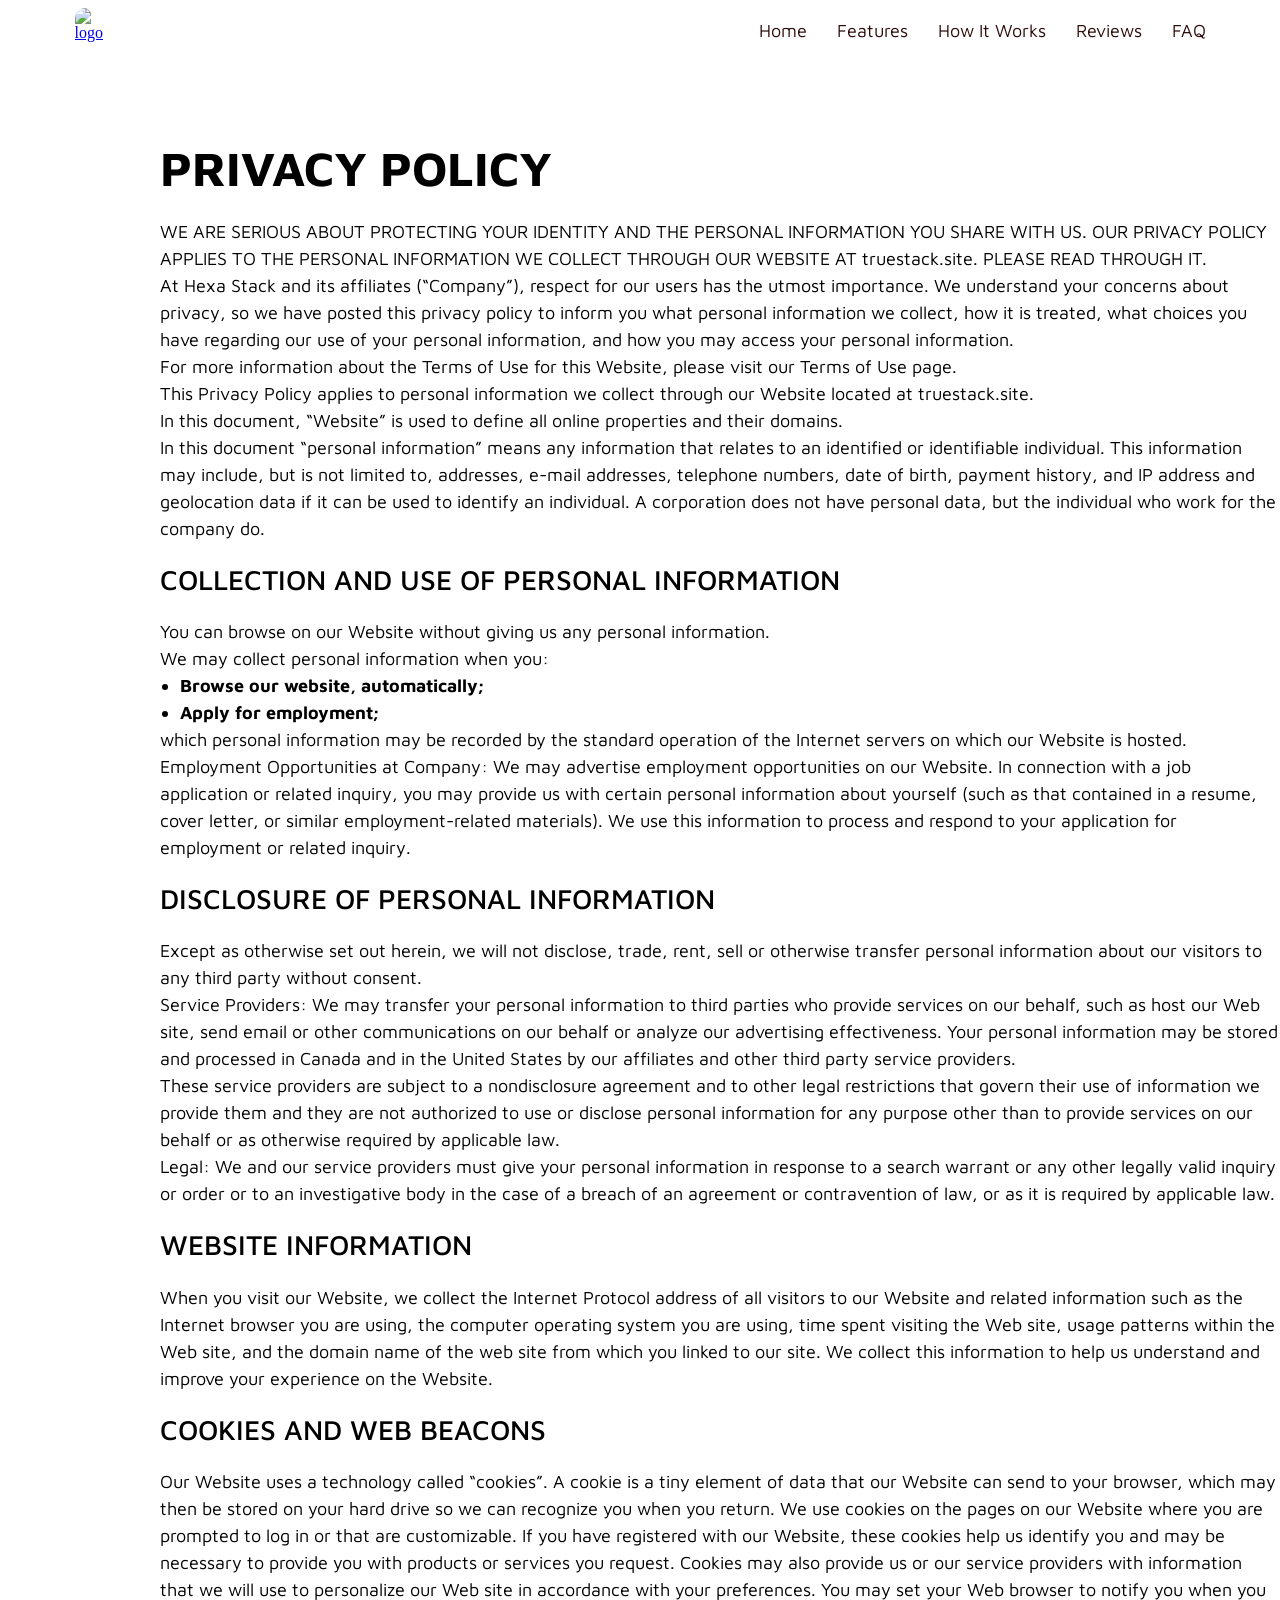
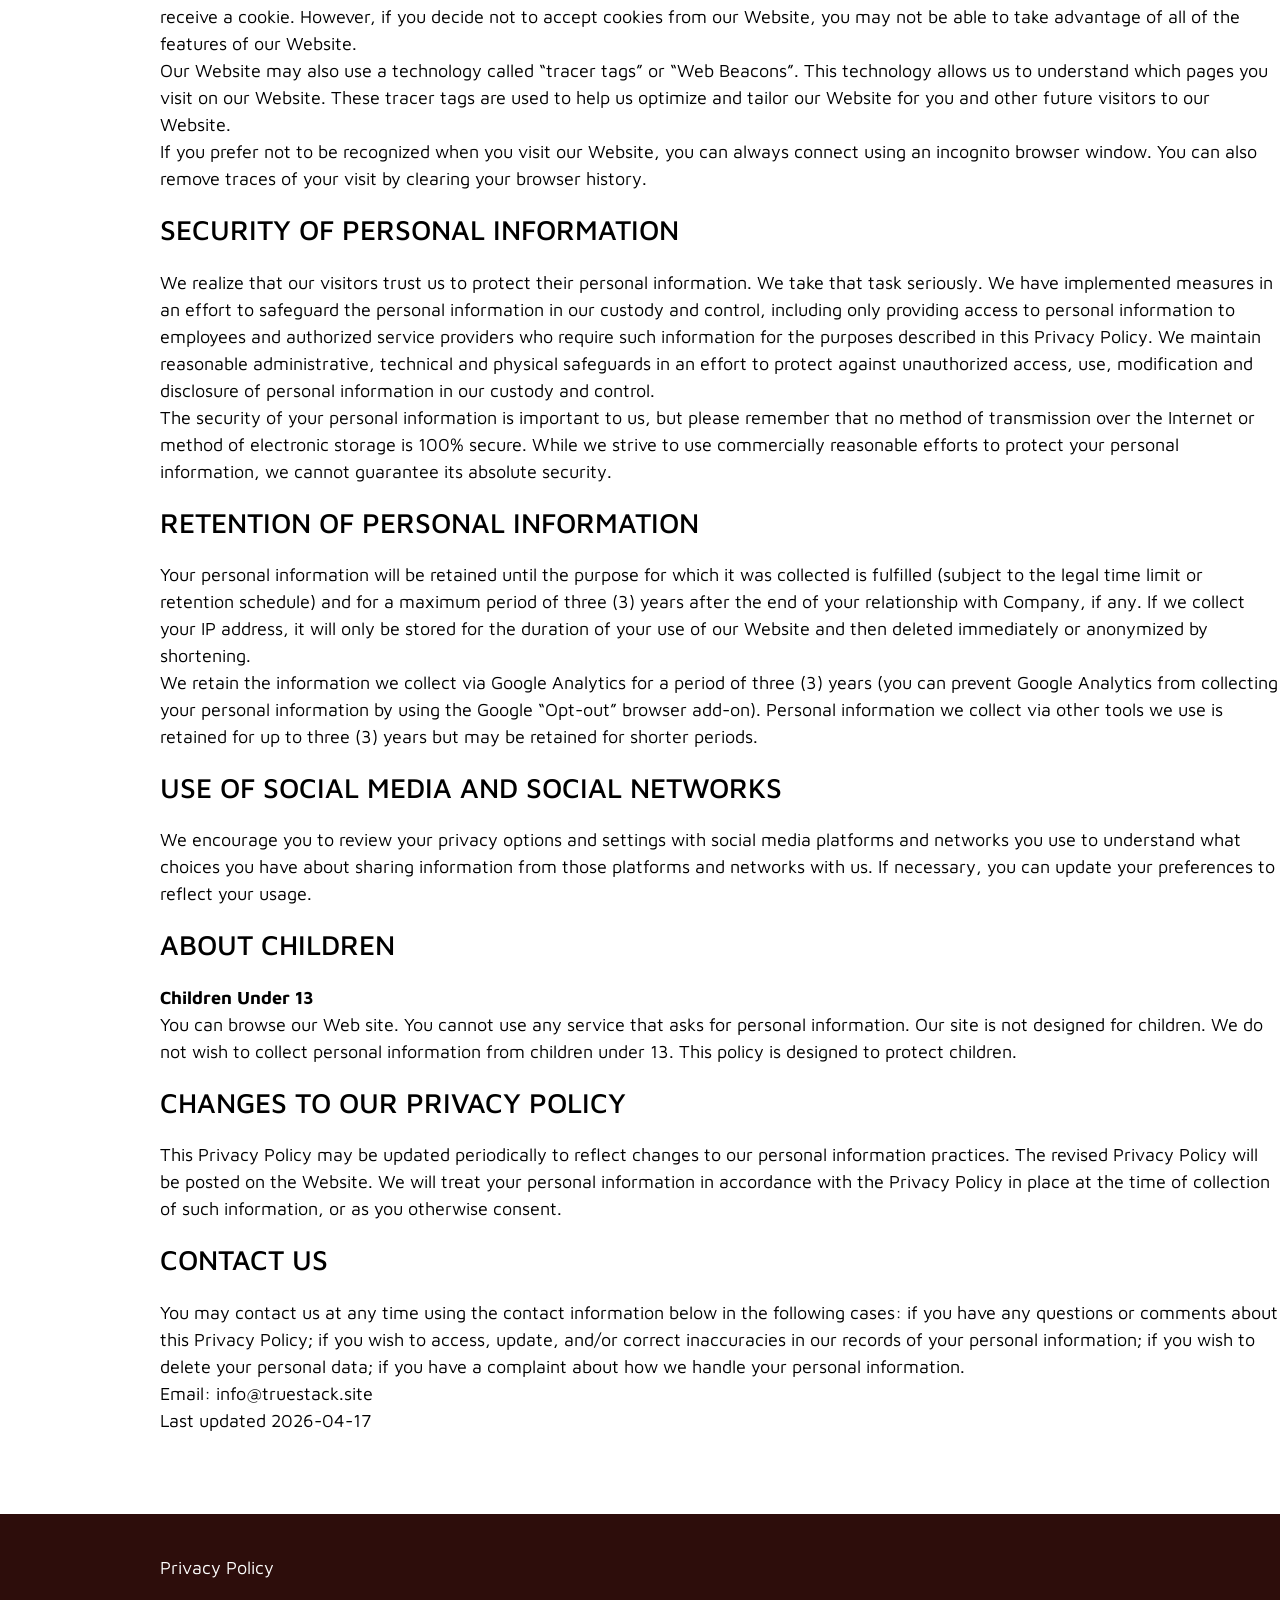
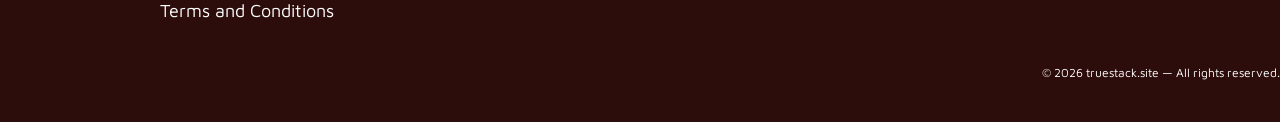
==== policy.html @ 4ec6cea1 "1" ====
<!doctype html>
<html lang="en">
  <head>
    <meta charset="UTF-8" />
    <meta name="viewport" content="width=device-width, initial-scale=1.0" />

    <title>Privacy Policy</title>
    <link rel="icon" href="img/500x500.png" />

    <link rel="stylesheet" type="text/css" href="slick/slick.css" />
    <link rel="stylesheet" href="css/main.css" />
  </head>

  <body>
      <header class="o-b-header">
      <div class="o-b-header-background"></div>
      <nav class="o-b-navigation">
        <ul class="o-b-navigation-list">
          <li class="o-b-navigation-item">
            <a href="/">
              <img
                class="o-b-title-img o-b-navigation-img"
                alt="logo"
                src="img/500x500.png"
                style="width: 44px; height: 44px; border-radius: 10px"
              />
            </a>
          </li>
          <li class="o-b-navigation-item">
            <a href="/" class="o-b-navigation-link">Home</a>
          </li>
          <li class="o-b-navigation-item">
            <a href="/#about" class="o-b-navigation-link">Features</a>
          </li>
          <li class="o-b-navigation-item">
            <a href="/#why" class="o-b-navigation-link">How It Works</a>
          </li>

          <li class="o-b-navigation-item">
            <a href="/#reviews" class="o-b-navigation-link">Reviews</a>
          </li>
          <li class="o-b-navigation-item">
            <a href="/#faq" class="o-b-navigation-link">FAQ</a>
          </li>
        </ul>

        <div class="o-b-header-button-wrapper">
          <a href="/" class="o-b-policy-terms-header-icon-menu">
            <img
              href="/"
              class="o-b-title-img"
              alt="logo"
              src="img/500x500.png"
              style="width: 44px; height: 44px; border-radius: 10px"
            />
          </a>

          <button
            type="button"
            class="o-b-header-icon-button"
            data-menu-button
          >
            <svg
              class="o-b-header-icon o-b-header-icon-menu"
              width="64"
              height="64"
              viewBox="0 0 64 64"
              fill="none"
              xmlns="http://www.w3.org/2000/svg"
            >
              <path
                d="M44 40L20 40"
                stroke="#2D0D0B"
                stroke-width="2"
                stroke-linecap="round"
              />
              <path
                d="M44 32L20 32"
                stroke="#2D0D0B"
                stroke-width="2"
                stroke-linecap="round"
              />
              <path
                d="M44 24L20 24"
                stroke="#2D0D0B"
                stroke-width="2"
                stroke-linecap="round"
              />
            </svg>

            <svg
              class="o-b-header-icon o-b-header-icon-close"
              width="64"
              height="64"
              viewBox="0 0 64 64"
              fill="none"
              xmlns="http://www.w3.org/2000/svg"
            >
              <path
                d="M44 40L20 40"
                stroke="#2D0D0B"
                stroke-width="2"
                stroke-linecap="round"
              />
              <path
                d="M44 32L20 32"
                stroke="#2D0D0B"
                stroke-width="2"
                stroke-linecap="round"
              />
              <path
                d="M44 24L20 24"
                stroke="#2D0D0B"
                stroke-width="2"
                stroke-linecap="round"
              />
            </svg>
          </button>
        </div>
      </nav>
    </header>

    <main>
      <section>
        <div class="o-b-policy-terms-container">
          <h1>Privacy Policy</h1>
          <p>
            WE ARE SERIOUS ABOUT PROTECTING YOUR IDENTITY AND THE PERSONAL
            INFORMATION YOU SHARE WITH US. OUR PRIVACY POLICY APPLIES TO THE
            PERSONAL INFORMATION WE COLLECT THROUGH OUR WEBSITE AT
            <span class="app-domain">truestack.site</span>. PLEASE READ THROUGH
            IT.
          </p>
          <p>
            At <span class="name">Hexa Stack</span> and its affiliates
            (“Company”), respect for our users has the utmost importance. We
            understand your concerns about privacy, so we have posted this
            privacy policy to inform you what personal information we collect,
            how it is treated, what choices you have regarding our use of your
            personal information, and how you may access your personal
            information.
          </p>
          <p>
            For more information about the Terms of Use for this Website, please
            visit our Terms of Use page.
          </p>
          <p>
            This Privacy Policy applies to personal information we collect
            through our Website located at
            <span class="app-domain">truestack.site</span>.
          </p>
          <p>
            In this document, “Website” is used to define all online properties
            and their domains.
          </p>
          <p>
            In this document “personal information” means any information that
            relates to an identified or identifiable individual. This
            information may include, but is not limited to, addresses, e-mail
            addresses, telephone numbers, date of birth, payment history, and IP
            address and geolocation data if it can be used to identify an
            individual. A corporation does not have personal data, but the
            individual who work for the company do.
          </p>
          <h3>COLLECTION AND USE OF PERSONAL INFORMATION</h3>
          <p>
            You can browse on our Website without giving us any personal
            information.
          </p>
          <p>We may collect personal information when you:</p>
          <ul>
            <li>
              <strong>Browse our website, automatically;</strong>
            </li>
            <li><strong>Apply for employment;</strong></li>
          </ul>
          <p>
            which personal information may be recorded by the standard operation
            of the Internet servers on which our Website is hosted.
          </p>
          <p>
            Employment Opportunities at Company: We may advertise employment
            opportunities on our Website. In connection with a job application
            or related inquiry, you may provide us with certain personal
            information about yourself (such as that contained in a resume,
            cover letter, or similar employment-related materials). We use this
            information to process and respond to your application for
            employment or related inquiry.
          </p>
          <h3>DISCLOSURE OF PERSONAL INFORMATION</h3>
          <p>
            Except as otherwise set out herein, we will not disclose, trade,
            rent, sell or otherwise transfer personal information about our
            visitors to any third party without consent.
          </p>
          <p>
            Service Providers: We may transfer your personal information to
            third parties who provide services on our behalf, such as host our
            Web site, send email or other communications on our behalf or
            analyze our advertising effectiveness. Your personal information may
            be stored and processed in Canada and in the United States by our
            affiliates and other third party service providers.
          </p>
          <p>
            These service providers are subject to a nondisclosure agreement and
            to other legal restrictions that govern their use of information we
            provide them and they are not authorized to use or disclose personal
            information for any purpose other than to provide services on our
            behalf or as otherwise required by applicable law.
          </p>
          <p>
            Legal: We and our service providers must give your personal
            information in response to a search warrant or any other legally
            valid inquiry or order or to an investigative body in the case of a
            breach of an agreement or contravention of law, or as it is required
            by applicable law.
          </p>
          <h3>WEBSITE INFORMATION</h3>
          <p>
            When you visit our Website, we collect the Internet Protocol address
            of all visitors to our Website and related information such as the
            Internet browser you are using, the computer operating system you
            are using, time spent visiting the Web site, usage patterns within
            the Web site, and the domain name of the web site from which you
            linked to our site. We collect this information to help us
            understand and improve your experience on the Website.
          </p>
          <h3>COOKIES AND WEB BEACONS</h3>
          <p>
            Our Website uses a technology called “cookies”. A cookie is a tiny
            element of data that our Website can send to your browser, which may
            then be stored on your hard drive so we can recognize you when you
            return. We use cookies on the pages on our Website where you are
            prompted to log in or that are customizable. If you have registered
            with our Website, these cookies help us identify you and may be
            necessary to provide you with products or services you request.
            Cookies may also provide us or our service providers with
            information that we will use to personalize our Web site in
            accordance with your preferences. You may set your Web browser to
            notify you when you receive a cookie. However, if you decide not to
            accept cookies from our Website, you may not be able to take
            advantage of all of the features of our Website.
          </p>
          <p>
            Our Website may also use a technology called “tracer tags” or “Web
            Beacons”. This technology allows us to understand which pages you
            visit on our Website. These tracer tags are used to help us optimize
            and tailor our Website for you and other future visitors to our
            Website.
          </p>
          <p>
            If you prefer not to be recognized when you visit our Website, you
            can always connect using an incognito browser window. You can also
            remove traces of your visit by clearing your browser history.
          </p>
          <h3>SECURITY OF PERSONAL INFORMATION</h3>
          <p>
            We realize that our visitors trust us to protect their personal
            information. We take that task seriously. We have implemented
            measures in an effort to safeguard the personal information in our
            custody and control, including only providing access to personal
            information to employees and authorized service providers who
            require such information for the purposes described in this Privacy
            Policy. We maintain reasonable administrative, technical and
            physical safeguards in an effort to protect against unauthorized
            access, use, modification and disclosure of personal information in
            our custody and control.
          </p>
          <p>
            The security of your personal information is important to us, but
            please remember that no method of transmission over the Internet or
            method of electronic storage is 100% secure. While we strive to use
            commercially reasonable efforts to protect your personal
            information, we cannot guarantee its absolute security.
          </p>
          <h3>RETENTION OF PERSONAL INFORMATION</h3>
          <p>
            Your personal information will be retained until the purpose for
            which it was collected is fulfilled (subject to the legal time limit
            or retention schedule) and for a maximum period of three (3) years
            after the end of your relationship with Company, if any. If we
            collect your IP address, it will only be stored for the duration of
            your use of our Website and then deleted immediately or anonymized
            by shortening.
          </p>
          <p>
            We retain the information we collect via Google Analytics for a
            period of three (3) years (you can prevent Google Analytics from
            collecting your personal information by using the Google “Opt-out”
            browser add-on). Personal information we collect via other tools we
            use is retained for up to three (3) years but may be retained for
            shorter periods.
          </p>
          <h3>USE OF SOCIAL MEDIA AND SOCIAL NETWORKS</h3>
          <p>
            We encourage you to review your privacy options and settings with
            social media platforms and networks you use to understand what
            choices you have about sharing information from those platforms and
            networks with us. If necessary, you can update your preferences to
            reflect your usage.
          </p>
          <h3>ABOUT CHILDREN</h3>
          <p><strong>Children Under 13</strong></p>
          <p>
            You can browse our Web site. You cannot use any service that asks
            for personal information. Our site is not designed for children. We
            do not wish to collect personal information from children under 13.
            This policy is designed to protect children.
          </p>
          <h3>CHANGES TO OUR PRIVACY POLICY</h3>
          <p>
            This Privacy Policy may be updated periodically to reflect changes
            to our personal information practices. The revised Privacy Policy
            will be posted on the Website. We will treat your personal
            information in accordance with the Privacy Policy in place at the
            time of collection of such information, or as you otherwise consent.
          </p>
          <h3>CONTACT US</h3>
          <p>
            You may contact us at any time using the contact information below
            in the following cases: if you have any questions or comments about
            this Privacy Policy; if you wish to access, update, and/or correct
            inaccuracies in our records of your personal information; if you
            wish to delete your personal data; if you have a complaint about how
            we handle your personal information.
          </p>
          <p>
            Email:
            <a href="mailto:info@truestack.site"
              ><span class="domain">info@truestack.site</span></a
            >
          </p>
          <p>Last updated <span class="date">2026-04-17</span></p>
        </div>
      </section>
    </main>

    <footer class="o-b-footer" style="margin: auto; background: #2d0d0b">
      <div class="o-b-footer-container">
        <div class="o-b-footer-wrapper">
          <a class="o-b-footer-text" href="/policy.html">Privacy Policy</a>
          <a class="o-b-footer-text" href="/terms.html"
            >Terms and Conditions
          </a>
        </div>
        <p class="o-b-footer-copyright">
          © 2026 truestack.site — All rights reserved.
        </p>
      </div>
    </footer>
    <script src="js/mobile-menu.js"></script>
  </body>
</html>
---- css/main.css ----
@import url("https://fonts.googleapis.com/css2?family=Maven+Pro:wght@400..900&display=swap");

*,
*::before,
*::after {
  box-sizing: border-box;
}
html {
  scroll-behavior: smooth;
}

body {
  margin: 0;
  background: #ffffff;

  color: #ffffff;
}

h1,
h2,
h3,
h4,
h5,
h6,
p {
  margin: 0;
}

ul,
ol {
  margin: 0;
  padding: 0;
  list-style: none;
}
dl,
dt,
dd {
  margin: 0;
  padding: 0;
}
img {
  display: block;
  height: auto;
}
figure {
  margin: 0;
  padding: 0;
  border: 0;
}
.list {
  list-style: none;
}

button,
a {
  cursor: pointer;
}

.button:hover {
  scale: 120%;
}

.o-b-header.is-open .o-b-header-background {
  left: 0;
}
.o-b-header-button-wrapper {
  margin-left: auto;
}
.o-b-header-icon {
  display: none;
}

.o-b-header-icon-button {
  display: -webkit-box;
  display: -ms-flexbox;
  display: flex;
  background-color: transparent;
  border: none;
  border-radius: 50%;
}
.o-b-navigation-list.is-open {
  right: 0;
}
.o-b-header-icon-menu {
  display: block;
}

.o-b-header-icon-button.is-open .o-b-header-icon-menu {
  display: none;
}

.o-b-header-icon-button.is-open .o-b-header-icon-close {
  display: block;
}

.o-b-header {
  position: fixed;
  width: 100%;
  z-index: 5;
  transition: background-color 0.3s ease;
  background: transparent;
  display: flex;
  height: 80px;
  background: #ffffff;
}

.o-b-header-background {
  position: absolute;
  top: 0;
  right: 0;
  bottom: 0;
  left: 100%;
  z-index: -1;
  transition: left 0.3s ease;
  background: #ffffff;
}
.o-b-header.is-open .o-b-header-background {
  left: 0;
}
.o-b-header-button-wrapper {
  margin-right: auto;
  display: flex;
  align-items: center;
  justify-content: space-between;
}

.o-b-header-icon-menu {
  display: block;
}

.o-b-header-icon-button.is-open .o-b-header-icon-menu {
  display: none;
}

.o-b-header-icon-button.is-open .o-b-header-icon-close {
  display: block;
}

.o-b-navigation {
  display: -ms-flexbox;
  -webkit-box-orient: vertical;
  -webkit-box-direction: normal;
  -ms-flex-direction: column;
  flex-direction: column;
  -webkit-box-align: center;
  -ms-flex-align: center;
  align-items: center;
  -webkit-box-flex: 1;
  -ms-flex: 1;
  flex: 1;
  padding: 10px 16px;
  position: relative;
}

.o-b-navigation-list {
  display: flex;
  flex-direction: column;
  align-items: center;
  position: absolute;
  top: 100%;
  right: -100%;
  width: 100%;
  height: auto;
  transition: 0.3s;
  z-index: 999;

  border-radius: 16px;

  padding-top: 16px;
  padding-bottom: 16px;

  gap: 28px;
  background: #ffffff;
}

.o-b-navigation-list.is-open {
  right: 0;
}

.o-b-navigation-link {
  transition: all 0.3s ease-in-out;
  text-decoration: none;
  color: #2d0d0b;
  font-family: Maven Pro;
  font-weight: 500;
  font-style: Medium;
  font-size: 24px;
  leading-trim: NONE;
  line-height: 130%;
  letter-spacing: 0%;
  padding: 12px 0;
}

.o-b-navigation-link:hover,
.o-b-navigatioт-link:focus {
  color: #fedc82;
}

.o-b-header.is-open {
  background-color: transparent;
}

.o-b-navigation-img {
  display: none;
}

@media screen and (min-width: 1203px) {
  .o-b-navigation-img {
    display: block;
    margin-right: 610px;
  }
  .o-b-policy-terms-header-icon-menu {
    display: none;
  }
  .o-b-header-button-wrapper {
    display: none;
  }
  .o-b-header {
    width: 100%;
    height: 60px;
    padding: 0;
    display: flex;
    align-items: center;
    justify-content: center;
    z-index: 1000;
  }

  .o-b-header-icon-button {
    display: none;
  }
  .o-b-navigation {
    display: flex;
    flex-direction: row;
    flex: 1;
    padding: 0;
    width: 1440px;
    padding: 0 0px;
    margin: auto;
  }

  .o-b-navigation-list {
    background-color: transparent;
    flex-direction: row;
    display: flex;
    position: static;
    width: 1440px;
    margin: auto;
    padding-block: 0;
    flex: 1;
    gap: 30px;
    height: 0px;
    display: flex;
    justify-content: center;
    align-items: center;
    justify-content: center;
    padding: 0;
  }

  .o-b-navigation-link {
    font-family: Maven Pro;
    font-weight: 400;
    font-style: Regular;
    font-size: 18px;
    leading-trim: NONE;
    line-height: 150%;
    letter-spacing: 0%;
    padding: 0;
  }

  .o-b-navigation-item-desk {
    display: none;
  }
}

.o-b-home {
  background: #620c08;

  margin: auto;
}
.o-b-home-container {
  width: 375px;
  height: 812px;
  background-repeat: no-repeat;
  background-size: cover;
  background-position: center;
  background-image: url("/img/Hero.png");
  padding: 319px 16px 0px;
  margin: auto;
}

.o-b-home-title {
  font-family: Maven Pro;
  font-weight: 900;
  font-style: Black;
  font-size: 56px;
  leading-trim: NONE;
  line-height: 120%;
  letter-spacing: 0%;
  color: #fedc82;
}

.o-b-home-text {
  font-family: Maven Pro;
  font-weight: 500;
  font-style: Medium;
  font-size: 24px;
  leading-trim: NONE;
  line-height: 130%;
  letter-spacing: 0%;
  padding: 16px 0 48px;
}
.o-b-home-text-two {
  font-family: Maven Pro;
  font-weight: 400;
  font-style: Regular;
  font-size: 16px;
  leading-trim: NONE;
  line-height: 150%;
  letter-spacing: 0%;
  padding-bottom: 32px;
}
.o-b-home-link {
  width: 180px;
  margin: auto;
  transition: all 0.3s ease-in-out;
}

.o-b-home-link:hover {
  transform: scale(1.1);
}

@media screen and (min-width: 1203px) {
  .o-b-home {
    background: #620c08;
    width: auto;
    height: 695px;
    background-repeat: no-repeat;
    background-size: cover;
    background-position: center;
    background-image: url("/img/Hero\ \(1\).png");
    margin: auto;
  }
  .o-b-home-container {
    width: 1440px;
    height: 695px;
    background-repeat: no-repeat;
    background-size: cover;
    background-position: center;
    background-image: none;
    padding: 150px 736px 0px 160px;
    margin: auto;
  }

  .o-b-home-title {
    font-family: Maven Pro;
    font-weight: 700;
    font-style: Bold;
    font-size: 88px;
    leading-trim: NONE;
    line-height: 120%;
    letter-spacing: 0%;
  }

  .o-b-home-text {
    font-family: Maven Pro;
    font-weight: 500;
    font-style: Medium;
    font-size: 28px;
    leading-trim: NONE;
    line-height: 130%;
    letter-spacing: 0%;

    padding: 0px 0 61px;
  }
  .o-b-home-text-two {
    font-family: Maven Pro;
    font-weight: 400;
    font-style: Regular;
    font-size: 18px;
    leading-trim: NONE;
    line-height: 150%;
    letter-spacing: 0%;

    padding-bottom: 45px;
  }
  .o-b-home-link {
    width: 180px;
    margin: 0;
    transition: all 0.3s ease-in-out;
  }
}
.o-b-about {
  margin: auto;
  width: 375px;
  height: 1078px;
  background-repeat: no-repeat;
  background-size: cover;
  background-position: center;
  background-image: url("/img/Features.png");
}
.o-b-about-container {
  width: 375px;
  padding: 60px 16px 0px;
  margin: auto;
}
.o-b-about-title {
  font-family: Maven Pro;
  font-weight: 700;
  font-style: Bold;
  font-size: 36px;
  leading-trim: NONE;
  line-height: 120%;
  letter-spacing: 0%;
  color: #ff7f00;
}
.o-b-about-list {
  display: flex;
  flex-direction: column;
  gap: 24px;
  padding-top: 48px;
}
.o-b-about-text {
  font-family: Maven Pro;
  font-weight: 500;
  font-style: Medium;
  font-size: 18px;
  leading-trim: NONE;
  line-height: 150%;
  letter-spacing: 0%;
  color: #620c08;
}

.o-b-about-text-bold {
  font-family: Maven Pro;
  font-weight: 400;
  font-style: Regular;
  font-size: 16px;
  leading-trim: NONE;
  line-height: 150%;
  letter-spacing: 0%;
  color: #2d0d0b;
  padding-top: 8px;
}

@media screen and (min-width: 1203px) {
  .o-b-about {
    width: 1440px;
    height: 814px;
    background-image: url("/img/Features\ \(1\).png");
  }
  .o-b-about-container {
    width: 1440px;
    padding: 80px 160px;
  }
  .o-b-about-title {
    font-family: Maven Pro;
    font-weight: 700;
    font-style: Bold;
    font-size: 48px;
    leading-trim: NONE;
    line-height: 120%;
    letter-spacing: 0%;
  }
  .o-b-about-list {
    display: flex;
    flex-direction: column;
    gap: 24px;
    padding-top: 48px;
    width: 544px;
  }
  .o-b-about-text {
    font-family: Maven Pro;
    font-weight: 500;
    font-style: Medium;
    font-size: 20px;
    leading-trim: NONE;
    line-height: 150%;
    letter-spacing: 0%;
  }

  .o-b-about-text-bold {
    font-family: Maven Pro;
    font-weight: 400;
    font-style: Regular;
    font-size: 18px;
    leading-trim: NONE;
    line-height: 150%;
    letter-spacing: 0%;

    padding-top: 8px;
  }
}

.o-b-why-container {
  width: 375px;
  margin: auto;
  padding: 60px 16px;
}
.o-b-why-list {
  padding-top: 48px;
  display: flex;
  flex-direction: column;
  gap: 16px;
}
.o-b-why-item {
  display: flex;
  flex-direction: column;
  gap: 8px;
  width: 343px;
  height: 289px;
  border-radius: 16px;
  padding: 32px;
}

.o-b-why-text-bold {
  font-family: Maven Pro;
  font-weight: 700;
  font-style: Bold;
  font-size: 88px;
  leading-trim: NONE;
  line-height: 120%;
  letter-spacing: 0%;
  color: #fedc82;
}
.o-b-why-text {
  font-family: Maven Pro;
  font-weight: 500;
  font-style: Medium;
  font-size: 24px;
  leading-trim: NONE;
  line-height: 130%;
  letter-spacing: 0%;
}
.o-b-why-text-two {
  font-family: Maven Pro;
  font-weight: 400;
  font-style: Regular;
  font-size: 16px;
  leading-trim: NONE;
  line-height: 150%;
  letter-spacing: 0%;
}

@media screen and (min-width: 1203px) {
  .o-b-why-container {
    width: 1440px;
    padding: 80px 160px;
  }
  .o-b-why-list {
    padding-top: 48px;
    display: flex;
    flex-direction: row;
    gap: 32px;
  }
  .o-b-why-item {
    width: 352px;
    height: 330px;

    border-radius: 16px;
    padding: 32px;
    gap: 8px;
  }

  .o-b-why-text {
    font-family: Maven Pro;
    font-weight: 500;
    font-style: Medium;
    font-size: 28px;
    leading-trim: NONE;
    line-height: 130%;
    letter-spacing: 0%;
  }
  .o-b-why-text-two {
    font-family: Maven Pro;
    font-weight: 400;
    font-style: Regular;
    font-size: 18px;
    leading-trim: NONE;
    line-height: 150%;
    letter-spacing: 0%;
  }
}

.o-b-reviews {
  margin: auto;
  background: #620c08;
}
.o-b-reviews-container {
  margin: auto;
  padding: 60px 16px;
  width: 375px;
}
.o-b-reviews-list {
  padding-top: 48px;
}

.o-b-reviews-item {
  margin: 0 8px;
  width: 300px;
  height: 227px;
}

.o-b-reviews-item-top {
  display: flex;
  gap: 24px;
  align-items: center;
}
.o-b-reviews-img {
  height: 14px;
}
.o-b-reviews-text-bold {
  font-family: Maven Pro;
  font-weight: 500;
  font-style: Medium;
  font-size: 18px;
  leading-trim: NONE;
  line-height: 150%;
  letter-spacing: 0%;
  color: #ff7f00;
}

.o-b-reviews-text {
  font-family: Maven Pro;
  font-weight: 400;
  font-style: Regular;
  font-size: 16px;
  leading-trim: NONE;
  line-height: 150%;
  letter-spacing: 0%;
  padding-top: 8px;
}

@media screen and (min-width: 1203px) {
  .o-b-reviews-container {
    margin: auto;
    padding: 80px 160px;
    width: 1440px;
  }
  .o-b-reviews-list {
    padding-top: 48px;
  }

  .o-b-reviews-item {
    margin: 0 16px;
    width: 352px;
    height: 227px;
  }

  .o-b-reviews-img {
    height: 15px;
  }
  .o-b-reviews-text-bold {
    font-family: Maven Pro;
    font-weight: 500;
    font-style: Medium;
    font-size: 20px;
    leading-trim: NONE;
    line-height: 150%;
    letter-spacing: 0%;
  }

  .o-b-reviews-text {
    font-family: Maven Pro;
    font-weight: 400;
    font-style: Regular;
    font-size: 18px;
    leading-trim: NONE;
    line-height: 150%;
    letter-spacing: 0%;

    padding-top: 8px;
  }
}

.o-b-faq-container {
  padding: 60px 16px;
  width: 375px;
  margin: auto;
}
.o-b-faq-list {
  padding-top: 48px;
  display: flex;
  flex-direction: column;
  gap: 16px;
}

.o-b-faq-item {
  border-radius: 16px;
  padding: 16px;
}

.o-b-faq-question {
  display: flex;
  justify-content: space-between;
  align-items: center;
  font-family: Maven Pro;
  font-weight: 500;
  font-style: Medium;
  font-size: 24px;
  leading-trim: NONE;
  line-height: 130%;
  letter-spacing: 0%;
  color: #fedc82;
}

.o-b-faq-answer {
  font-family: Maven Pro;
  font-weight: 400;
  font-style: Regular;
  font-size: 16px;
  leading-trim: NONE;
  line-height: 150%;
  letter-spacing: 0%;
}
.o-b-toggle-button {
  background: none;
  border: none;
  cursor: pointer;
}

.o-b-toggle-button img {
  width: 28px;
  transition: transform 0.3s ease;
}
.o-b-faq-answer {
  max-height: 0;
  overflow: hidden;
  transition:
    max-height 0.4s ease,
    opacity 0.4s ease;
  opacity: 0;
}

.o-b-faq-answer.open {
  max-height: 200px;
  opacity: 1;
  padding-top: 16px;
}

.o-b-toggle-button img.rotated {
  transform: rotate(180deg);
}
@media screen and (min-width: 1203px) {
  .o-b-faq-container {
    padding: 80px 160px;
    width: 1440px;
    margin: auto;
  }
  .o-b-faq-list {
    padding-top: 48px;
    display: flex;
    flex-direction: column;
    gap: 16px;
  }

  .o-b-faq-item {
    border-radius: 16px;
    padding: 16px;
  }

  .o-b-faq-question {
    font-family: Maven Pro;
    font-weight: 500;
    font-style: Medium;
    font-size: 28px;
    leading-trim: NONE;
    line-height: 130%;
    letter-spacing: 0%;
  }

  .o-b-faq-answer {
    font-family: Maven Pro;
    font-weight: 400;
    font-style: Regular;
    font-size: 18px;
    leading-trim: NONE;
    line-height: 150%;
    letter-spacing: 0%;
  }
}
.o-b-policy-terms-container {
  padding: 120px 16px 40px;
  width: 375px;
  margin: auto;
  color: #000000;
  font-family: Maven Pro;
  font-weight: 400;
  font-style: Regular;
  font-size: 16px;
  leading-trim: NONE;
  line-height: 150%;
  letter-spacing: 0%;
  text-decoration: none;
}

.o-b-policy-terms-container h1 {
  text-transform: uppercase;
  margin-bottom: 20px;
  font-family: Maven Pro;
  font-weight: 700;
  font-style: Bold;
  font-size: 36px;
  leading-trim: NONE;
  line-height: 120%;
  letter-spacing: 0%;
}
.o-b-policy-terms-container h3 {
  margin: 20px 0;
  font-family: Maven Pro;
  font-weight: 500;
  font-style: Medium;
  font-size: 24px;
  leading-trim: NONE;
  line-height: 130%;
  letter-spacing: 0%;
}
.o-b-policy-terms-container ul {
  list-style-type: disc;
  margin-left: 20px;
}
.o-b-policy-terms-container a {
  text-decoration: none;
  color: #000000;
}

@media screen and (min-width: 1203px) {
  .o-b-policy-terms-container {
    padding: 140px 160px 80px;
    width: 1440px;
    font-family: Maven Pro;
    font-weight: 400;
    font-style: Regular;
    font-size: 18px;
    leading-trim: NONE;
    line-height: 150%;
    letter-spacing: 0%;
  }
  .o-b-policy-terms-container h1 {
    font-family: Maven Pro;
    font-weight: 700;
    font-style: Bold;
    font-size: 48px;
    leading-trim: NONE;
    line-height: 120%;
    letter-spacing: 0%;
  }
  .o-b-policy-terms-container h3 {
    font-family: Maven Pro;
    font-weight: 500;
    font-style: Medium;
    font-size: 28px;
    leading-trim: NONE;
    line-height: 130%;
    letter-spacing: 0%;
  }
}

.o-b-footer-container {
  width: 375px;
  padding: 40px 16px;
  margin: auto;
  display: flex;
  flex-direction: column;

  gap: 40px;
}

.o-b-footer-wrapper {
  display: flex;
  flex-direction: column;
  gap: 16px;
}

.o-b-footer-text {
  text-decoration: none;
  color: inherit;
  font-family: Maven Pro;
  font-weight: 400;
  font-style: Regular;
  font-size: 16px;
  leading-trim: NONE;
  line-height: 150%;
  letter-spacing: 0%;
}

.o-b-footer-copyright {
  font-family: Maven Pro;
  font-weight: 400;
  font-style: Regular;
  font-size: 11px;
  leading-trim: NONE;
  line-height: 150%;
  letter-spacing: 0%;
  text-align: right;
}

@media screen and (min-width: 1203px) {
  .o-b-footer-container {
    width: 1440px;
    padding: 40px 160px;
    gap: 40px;
  }

  .o-b-footer-text {
    font-family: Maven Pro;
    font-weight: 400;
    font-style: Regular;
    font-size: 18px;
    leading-trim: NONE;
    line-height: 150%;
    letter-spacing: 0%;
  }

  .o-b-footer-copyright {
    font-family: Maven Pro;
    font-weight: 400;
    font-style: Regular;
    font-size: 12px;
    leading-trim: NONE;
    line-height: 150%;
    letter-spacing: 0%;
    text-align: right;
  }
}
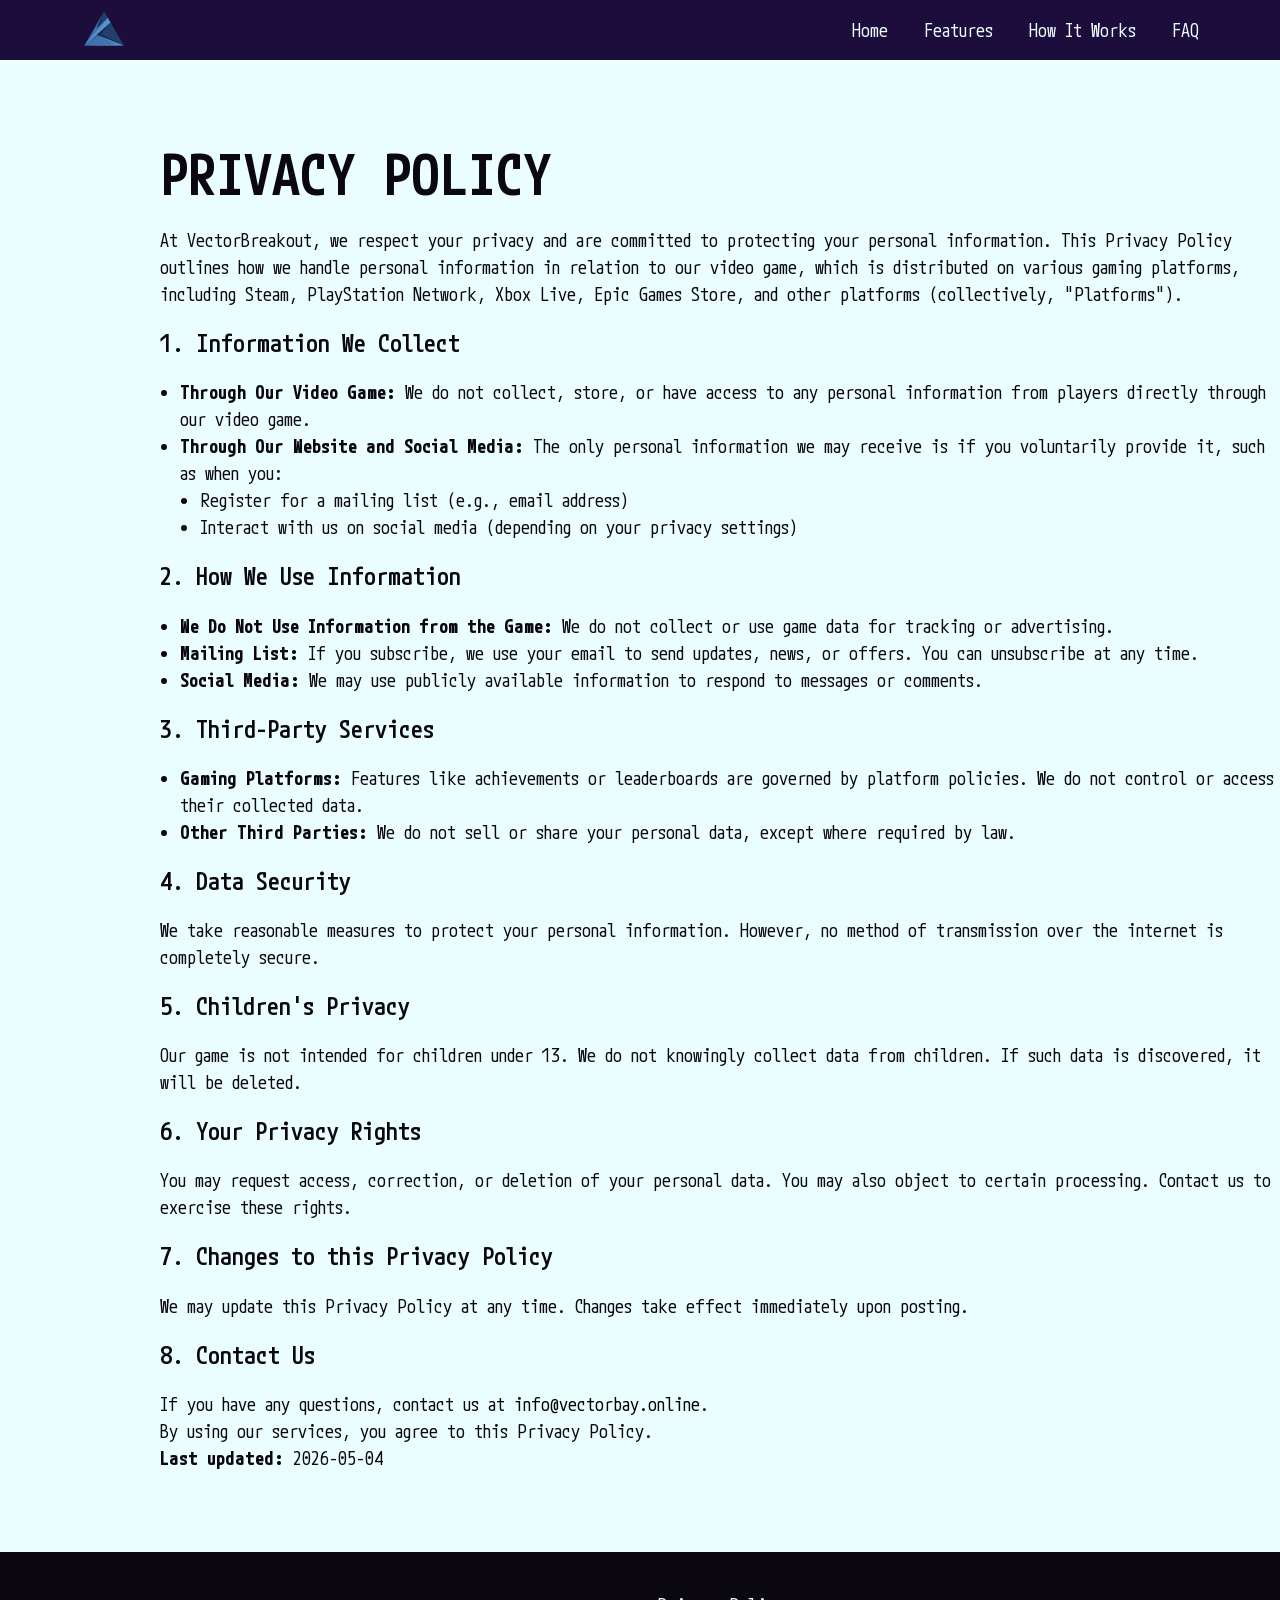
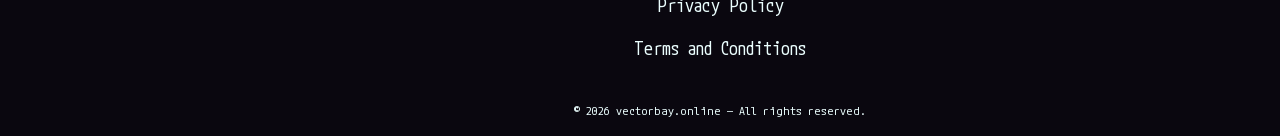
==== commit ad8e4f2d: "2" ====
--- a/policy.html
+++ b/policy.html
@@ -12,56 +12,49 @@
   </head>
 
   <body>
-      <header class="o-b-header">
-      <div class="o-b-header-background"></div>
-      <nav class="o-b-navigation">
-        <ul class="o-b-navigation-list">
-          <li class="o-b-navigation-item">
+   <header class="p-w-header">
+      <div class="p-w-header-background"></div>
+      <nav class="p-w-navigation">
+        <ul class="p-w-navigation-list">
+          <li class="p-w-navigation-item">
             <a href="/">
               <img
-                class="o-b-title-img o-b-navigation-img"
+                class="p-w-title-img p-w-navigation-img"
                 alt="logo"
-                src="img/500x500.png"
+                src="img/Logo.png"
                 style="width: 44px; height: 44px; border-radius: 10px"
               />
             </a>
           </li>
-          <li class="o-b-navigation-item">
-            <a href="/" class="o-b-navigation-link">Home</a>
-          </li>
-          <li class="o-b-navigation-item">
-            <a href="/#about" class="o-b-navigation-link">Features</a>
-          </li>
-          <li class="o-b-navigation-item">
-            <a href="/#why" class="o-b-navigation-link">How It Works</a>
-          </li>
-
-          <li class="o-b-navigation-item">
-            <a href="/#reviews" class="o-b-navigation-link">Reviews</a>
-          </li>
-          <li class="o-b-navigation-item">
-            <a href="/#faq" class="o-b-navigation-link">FAQ</a>
+          <li class="p-w-navigation-item">
+            <a href="/" class="p-w-navigation-link">Home</a>
+          </li>
+          <li class="p-w-navigation-item">
+            <a href="/#about" class="p-w-navigation-link">Features</a>
+          </li>
+          <li class="p-w-navigation-item">
+            <a href="/#why" class="p-w-navigation-link">How It Works</a>
+          </li>
+
+          <li class="p-w-navigation-item">
+            <a href="/#faq" class="p-w-navigation-link">FAQ</a>
           </li>
         </ul>
 
-        <div class="o-b-header-button-wrapper">
-          <a href="/" class="o-b-policy-terms-header-icon-menu">
+        <div class="p-w-header-button-wrapper">
+          <a href="/" class="p-w-policy-terms-header-icon-menu">
             <img
               href="/"
-              class="o-b-title-img"
+              class="p-w-title-img"
               alt="logo"
-              src="img/500x500.png"
+              src="img/Logo.png"
               style="width: 44px; height: 44px; border-radius: 10px"
             />
           </a>
 
-          <button
-            type="button"
-            class="o-b-header-icon-button"
-            data-menu-button
-          >
+          <button type="button" class="p-w-header-icon-button" data-menu-button>
             <svg
-              class="o-b-header-icon o-b-header-icon-menu"
+              class="p-w-header-icon p-w-header-icon-menu"
               width="64"
               height="64"
               viewBox="0 0 64 64"
@@ -70,26 +63,26 @@
             >
               <path
                 d="M44 40L20 40"
-                stroke="#2D0D0B"
+                stroke="#EBFEFE"
                 stroke-width="2"
                 stroke-linecap="round"
               />
               <path
                 d="M44 32L20 32"
-                stroke="#2D0D0B"
+                stroke="#EBFEFE"
                 stroke-width="2"
                 stroke-linecap="round"
               />
               <path
                 d="M44 24L20 24"
-                stroke="#2D0D0B"
+                stroke="#EBFEFE"
                 stroke-width="2"
                 stroke-linecap="round"
               />
             </svg>
 
             <svg
-              class="o-b-header-icon o-b-header-icon-close"
+              class="p-w-header-icon p-w-header-icon-close"
               width="64"
               height="64"
               viewBox="0 0 64 64"
@@ -98,19 +91,19 @@
             >
               <path
                 d="M44 40L20 40"
-                stroke="#2D0D0B"
+                stroke="#EBFEFE"
                 stroke-width="2"
                 stroke-linecap="round"
               />
               <path
                 d="M44 32L20 32"
-                stroke="#2D0D0B"
+                stroke="#EBFEFE"
                 stroke-width="2"
                 stroke-linecap="round"
               />
               <path
                 d="M44 24L20 24"
-                stroke="#2D0D0B"
+                stroke="#EBFEFE"
                 stroke-width="2"
                 stroke-linecap="round"
               />
@@ -120,231 +113,142 @@
       </nav>
     </header>
 
-    <main>
-      <section>
-        <div class="o-b-policy-terms-container">
-          <h1>Privacy Policy</h1>
-          <p>
-            WE ARE SERIOUS ABOUT PROTECTING YOUR IDENTITY AND THE PERSONAL
-            INFORMATION YOU SHARE WITH US. OUR PRIVACY POLICY APPLIES TO THE
-            PERSONAL INFORMATION WE COLLECT THROUGH OUR WEBSITE AT
-            <span class="app-domain">truestack.site</span>. PLEASE READ THROUGH
-            IT.
-          </p>
-          <p>
-            At <span class="name">Hexa Stack</span> and its affiliates
-            (“Company”), respect for our users has the utmost importance. We
-            understand your concerns about privacy, so we have posted this
-            privacy policy to inform you what personal information we collect,
-            how it is treated, what choices you have regarding our use of your
-            personal information, and how you may access your personal
-            information.
-          </p>
-          <p>
-            For more information about the Terms of Use for this Website, please
-            visit our Terms of Use page.
-          </p>
-          <p>
-            This Privacy Policy applies to personal information we collect
-            through our Website located at
-            <span class="app-domain">truestack.site</span>.
-          </p>
-          <p>
-            In this document, “Website” is used to define all online properties
-            and their domains.
-          </p>
-          <p>
-            In this document “personal information” means any information that
-            relates to an identified or identifiable individual. This
-            information may include, but is not limited to, addresses, e-mail
-            addresses, telephone numbers, date of birth, payment history, and IP
-            address and geolocation data if it can be used to identify an
-            individual. A corporation does not have personal data, but the
-            individual who work for the company do.
-          </p>
-          <h3>COLLECTION AND USE OF PERSONAL INFORMATION</h3>
-          <p>
-            You can browse on our Website without giving us any personal
-            information.
-          </p>
-          <p>We may collect personal information when you:</p>
+    <main style="background: #ebfefe">
+      <div class="p-w-policy-terms-container">
+        <h1>Privacy Policy</h1>
+
+        <p>
+          At <span class="name">VectorBreakout</span>, we respect your privacy
+          and are committed to protecting your personal information. This
+          Privacy Policy outlines how we handle personal information in relation
+          to our video game, which is distributed on various gaming platforms,
+          including Steam, PlayStation Network, Xbox Live, Epic Games Store, and
+          other platforms (collectively, "Platforms").
+        </p>
+
+        <section>
+          <h2>1. Information We Collect</h2>
           <ul>
             <li>
-              <strong>Browse our website, automatically;</strong>
-            </li>
-            <li><strong>Apply for employment;</strong></li>
+              <strong>Through Our Video Game:</strong>
+              We do not collect, store, or have access to any personal
+              information from players directly through our video game.
+            </li>
+            <li>
+              <strong>Through Our Website and Social Media:</strong>
+              The only personal information we may receive is if you voluntarily
+              provide it, such as when you:
+              <ul>
+                <li>Register for a mailing list (e.g., email address)</li>
+                <li>
+                  Interact with us on social media (depending on your privacy
+                  settings)
+                </li>
+              </ul>
+            </li>
           </ul>
-          <p>
-            which personal information may be recorded by the standard operation
-            of the Internet servers on which our Website is hosted.
-          </p>
-          <p>
-            Employment Opportunities at Company: We may advertise employment
-            opportunities on our Website. In connection with a job application
-            or related inquiry, you may provide us with certain personal
-            information about yourself (such as that contained in a resume,
-            cover letter, or similar employment-related materials). We use this
-            information to process and respond to your application for
-            employment or related inquiry.
-          </p>
-          <h3>DISCLOSURE OF PERSONAL INFORMATION</h3>
-          <p>
-            Except as otherwise set out herein, we will not disclose, trade,
-            rent, sell or otherwise transfer personal information about our
-            visitors to any third party without consent.
-          </p>
-          <p>
-            Service Providers: We may transfer your personal information to
-            third parties who provide services on our behalf, such as host our
-            Web site, send email or other communications on our behalf or
-            analyze our advertising effectiveness. Your personal information may
-            be stored and processed in Canada and in the United States by our
-            affiliates and other third party service providers.
-          </p>
-          <p>
-            These service providers are subject to a nondisclosure agreement and
-            to other legal restrictions that govern their use of information we
-            provide them and they are not authorized to use or disclose personal
-            information for any purpose other than to provide services on our
-            behalf or as otherwise required by applicable law.
-          </p>
-          <p>
-            Legal: We and our service providers must give your personal
-            information in response to a search warrant or any other legally
-            valid inquiry or order or to an investigative body in the case of a
-            breach of an agreement or contravention of law, or as it is required
-            by applicable law.
-          </p>
-          <h3>WEBSITE INFORMATION</h3>
-          <p>
-            When you visit our Website, we collect the Internet Protocol address
-            of all visitors to our Website and related information such as the
-            Internet browser you are using, the computer operating system you
-            are using, time spent visiting the Web site, usage patterns within
-            the Web site, and the domain name of the web site from which you
-            linked to our site. We collect this information to help us
-            understand and improve your experience on the Website.
-          </p>
-          <h3>COOKIES AND WEB BEACONS</h3>
-          <p>
-            Our Website uses a technology called “cookies”. A cookie is a tiny
-            element of data that our Website can send to your browser, which may
-            then be stored on your hard drive so we can recognize you when you
-            return. We use cookies on the pages on our Website where you are
-            prompted to log in or that are customizable. If you have registered
-            with our Website, these cookies help us identify you and may be
-            necessary to provide you with products or services you request.
-            Cookies may also provide us or our service providers with
-            information that we will use to personalize our Web site in
-            accordance with your preferences. You may set your Web browser to
-            notify you when you receive a cookie. However, if you decide not to
-            accept cookies from our Website, you may not be able to take
-            advantage of all of the features of our Website.
-          </p>
-          <p>
-            Our Website may also use a technology called “tracer tags” or “Web
-            Beacons”. This technology allows us to understand which pages you
-            visit on our Website. These tracer tags are used to help us optimize
-            and tailor our Website for you and other future visitors to our
-            Website.
-          </p>
-          <p>
-            If you prefer not to be recognized when you visit our Website, you
-            can always connect using an incognito browser window. You can also
-            remove traces of your visit by clearing your browser history.
-          </p>
-          <h3>SECURITY OF PERSONAL INFORMATION</h3>
-          <p>
-            We realize that our visitors trust us to protect their personal
-            information. We take that task seriously. We have implemented
-            measures in an effort to safeguard the personal information in our
-            custody and control, including only providing access to personal
-            information to employees and authorized service providers who
-            require such information for the purposes described in this Privacy
-            Policy. We maintain reasonable administrative, technical and
-            physical safeguards in an effort to protect against unauthorized
-            access, use, modification and disclosure of personal information in
-            our custody and control.
-          </p>
-          <p>
-            The security of your personal information is important to us, but
-            please remember that no method of transmission over the Internet or
-            method of electronic storage is 100% secure. While we strive to use
-            commercially reasonable efforts to protect your personal
-            information, we cannot guarantee its absolute security.
-          </p>
-          <h3>RETENTION OF PERSONAL INFORMATION</h3>
-          <p>
-            Your personal information will be retained until the purpose for
-            which it was collected is fulfilled (subject to the legal time limit
-            or retention schedule) and for a maximum period of three (3) years
-            after the end of your relationship with Company, if any. If we
-            collect your IP address, it will only be stored for the duration of
-            your use of our Website and then deleted immediately or anonymized
-            by shortening.
-          </p>
-          <p>
-            We retain the information we collect via Google Analytics for a
-            period of three (3) years (you can prevent Google Analytics from
-            collecting your personal information by using the Google “Opt-out”
-            browser add-on). Personal information we collect via other tools we
-            use is retained for up to three (3) years but may be retained for
-            shorter periods.
-          </p>
-          <h3>USE OF SOCIAL MEDIA AND SOCIAL NETWORKS</h3>
-          <p>
-            We encourage you to review your privacy options and settings with
-            social media platforms and networks you use to understand what
-            choices you have about sharing information from those platforms and
-            networks with us. If necessary, you can update your preferences to
-            reflect your usage.
-          </p>
-          <h3>ABOUT CHILDREN</h3>
-          <p><strong>Children Under 13</strong></p>
-          <p>
-            You can browse our Web site. You cannot use any service that asks
-            for personal information. Our site is not designed for children. We
-            do not wish to collect personal information from children under 13.
-            This policy is designed to protect children.
-          </p>
-          <h3>CHANGES TO OUR PRIVACY POLICY</h3>
-          <p>
-            This Privacy Policy may be updated periodically to reflect changes
-            to our personal information practices. The revised Privacy Policy
-            will be posted on the Website. We will treat your personal
-            information in accordance with the Privacy Policy in place at the
-            time of collection of such information, or as you otherwise consent.
-          </p>
-          <h3>CONTACT US</h3>
-          <p>
-            You may contact us at any time using the contact information below
-            in the following cases: if you have any questions or comments about
-            this Privacy Policy; if you wish to access, update, and/or correct
-            inaccuracies in our records of your personal information; if you
-            wish to delete your personal data; if you have a complaint about how
-            we handle your personal information.
-          </p>
-          <p>
-            Email:
-            <a href="mailto:info@truestack.site"
-              ><span class="domain">info@truestack.site</span></a
-            >
-          </p>
-          <p>Last updated <span class="date">2026-04-17</span></p>
-        </div>
-      </section>
+        </section>
+
+        <section>
+          <h2>2. How We Use Information</h2>
+          <ul>
+            <li>
+              <strong>We Do Not Use Information from the Game:</strong>
+              We do not collect or use game data for tracking or advertising.
+            </li>
+            <li>
+              <strong>Mailing List:</strong>
+              If you subscribe, we use your email to send updates, news, or
+              offers. You can unsubscribe at any time.
+            </li>
+            <li>
+              <strong>Social Media:</strong>
+              We may use publicly available information to respond to messages
+              or comments.
+            </li>
+          </ul>
+        </section>
+
+        <section>
+          <h2>3. Third-Party Services</h2>
+          <ul>
+            <li>
+              <strong>Gaming Platforms:</strong>
+              Features like achievements or leaderboards are governed by
+              platform policies. We do not control or access their collected
+              data.
+            </li>
+            <li>
+              <strong>Other Third Parties:</strong>
+              We do not sell or share your personal data, except where required
+              by law.
+            </li>
+          </ul>
+        </section>
+
+        <section>
+          <h2>4. Data Security</h2>
+          <p>
+            We take reasonable measures to protect your personal information.
+            However, no method of transmission over the internet is completely
+            secure.
+          </p>
+        </section>
+
+        <section>
+          <h2>5. Children's Privacy</h2>
+          <p>
+            Our game is not intended for children under 13. We do not knowingly
+            collect data from children. If such data is discovered, it will be
+            deleted.
+          </p>
+        </section>
+
+        <section>
+          <h2>6. Your Privacy Rights</h2>
+          <p>
+            You may request access, correction, or deletion of your personal
+            data. You may also object to certain processing. Contact us to
+            exercise these rights.
+          </p>
+        </section>
+
+        <section>
+          <h2>7. Changes to this Privacy Policy</h2>
+          <p>
+            We may update this Privacy Policy at any time. Changes take effect
+            immediately upon posting.
+          </p>
+        </section>
+
+        <section>
+          <h2>8. Contact Us</h2>
+          <p>
+            If you have any questions, contact us at
+            <a href="mailto:info@vectorbay.online"
+              ><span class="domain">info@vectorbay.online</span></a
+            >.
+          </p>
+        </section>
+
+        <p>By using our services, you agree to this Privacy Policy.</p>
+
+        <p>
+          <strong>Last updated:</strong> <span class="date">2026-05-04</span>
+        </p>
+      </div>
     </main>
 
-    <footer class="o-b-footer" style="margin: auto; background: #2d0d0b">
-      <div class="o-b-footer-container">
-        <div class="o-b-footer-wrapper">
-          <a class="o-b-footer-text" href="/policy.html">Privacy Policy</a>
-          <a class="o-b-footer-text" href="/terms.html"
+    <footer class="p-w-footer" style="margin: auto; background: #0a070f">
+      <div class="p-w-footer-container">
+        <div class="p-w-footer-wrapper">
+          <a class="p-w-footer-text" href="/policy.html">Privacy Policy</a>
+          <a class="p-w-footer-text" href="/terms.html"
             >Terms and Conditions
           </a>
         </div>
-        <p class="o-b-footer-copyright">
-          © 2026 truestack.site — All rights reserved.
+        <p class="p-w-footer-copyright">
+          © 2026 vectorbay.online — All rights reserved.
         </p>
       </div>
     </footer>
--- a/css/main.css
+++ b/css/main.css
@@ -1,4 +1,4 @@
-@import url("https://fonts.googleapis.com/css2?family=Maven+Pro:wght@400..900&display=swap");
+@import url("https://fonts.googleapis.com/css2?family=M+PLUS+1+Code:wght@100..700&display=swap");
 
 *,
 *::before,
@@ -11,9 +11,9 @@
 
 body {
   margin: 0;
-  background: #ffffff;
-
-  color: #ffffff;
+  background: #1d0d3d;
+  font-family: "M PLUS 1 Code", monospace;
+  color: #ebfefe;
 }
 
 h1,
@@ -60,17 +60,17 @@
   scale: 120%;
 }
 
-.o-b-header.is-open .o-b-header-background {
+.p-w-header.is-open .p-w-header-background {
   left: 0;
 }
-.o-b-header-button-wrapper {
+.p-w-header-button-wrapper {
   margin-left: auto;
 }
-.o-b-header-icon {
+.p-w-header-icon {
   display: none;
 }
 
-.o-b-header-icon-button {
+.p-w-header-icon-button {
   display: -webkit-box;
   display: -ms-flexbox;
   display: flex;
@@ -78,22 +78,22 @@
   border: none;
   border-radius: 50%;
 }
-.o-b-navigation-list.is-open {
+.p-w-navigation-list.is-open {
   right: 0;
 }
-.o-b-header-icon-menu {
+.p-w-header-icon-menu {
   display: block;
 }
 
-.o-b-header-icon-button.is-open .o-b-header-icon-menu {
+.p-w-header-icon-button.is-open .p-w-header-icon-menu {
   display: none;
 }
 
-.o-b-header-icon-button.is-open .o-b-header-icon-close {
+.p-w-header-icon-button.is-open .p-w-header-icon-close {
   display: block;
 }
 
-.o-b-header {
+.p-w-header {
   position: fixed;
   width: 100%;
   z-index: 5;
@@ -101,10 +101,10 @@
   background: transparent;
   display: flex;
   height: 80px;
-  background: #ffffff;
-}
-
-.o-b-header-background {
+  background: #1d0d3d;
+}
+
+.p-w-header-background {
   position: absolute;
   top: 0;
   right: 0;
@@ -112,31 +112,31 @@
   left: 100%;
   z-index: -1;
   transition: left 0.3s ease;
-  background: #ffffff;
-}
-.o-b-header.is-open .o-b-header-background {
+  background: #1d0d3d;
+}
+.p-w-header.is-open .p-w-header-background {
   left: 0;
 }
-.o-b-header-button-wrapper {
+.p-w-header-button-wrapper {
   margin-right: auto;
   display: flex;
   align-items: center;
   justify-content: space-between;
 }
 
-.o-b-header-icon-menu {
+.p-w-header-icon-menu {
   display: block;
 }
 
-.o-b-header-icon-button.is-open .o-b-header-icon-menu {
+.p-w-header-icon-button.is-open .p-w-header-icon-menu {
   display: none;
 }
 
-.o-b-header-icon-button.is-open .o-b-header-icon-close {
+.p-w-header-icon-button.is-open .p-w-header-icon-close {
   display: block;
 }
 
-.o-b-navigation {
+.p-w-navigation {
   display: -ms-flexbox;
   -webkit-box-orient: vertical;
   -webkit-box-direction: normal;
@@ -148,11 +148,11 @@
   -webkit-box-flex: 1;
   -ms-flex: 1;
   flex: 1;
-  padding: 10px 16px;
+  padding: 8px 16px;
   position: relative;
 }
 
-.o-b-navigation-list {
+.p-w-navigation-list {
   display: flex;
   flex-direction: column;
   align-items: center;
@@ -167,55 +167,54 @@
   border-radius: 16px;
 
   padding-top: 16px;
-  padding-bottom: 16px;
+  padding-bottom: 36px;
 
   gap: 28px;
-  background: #ffffff;
-}
-
-.o-b-navigation-list.is-open {
+  background: #1d0d3d;
+}
+
+.p-w-navigation-list.is-open {
   right: 0;
 }
 
-.o-b-navigation-link {
+.p-w-navigation-link {
   transition: all 0.3s ease-in-out;
   text-decoration: none;
-  color: #2d0d0b;
-  font-family: Maven Pro;
+  color: #ebfefe;
+  font-family: M PLUS 1 Code;
   font-weight: 500;
   font-style: Medium;
   font-size: 24px;
   leading-trim: NONE;
   line-height: 130%;
   letter-spacing: 0%;
-  padding: 12px 0;
-}
-
-.o-b-navigation-link:hover,
-.o-b-navigatioт-link:focus {
-  color: #fedc82;
-}
-
-.o-b-header.is-open {
+}
+
+.p-w-navigation-link:hover,
+.p-w-navigatioт-link:focus {
+  color: #469dff;
+}
+
+.p-w-header.is-open {
   background-color: transparent;
 }
 
-.o-b-navigation-img {
+.p-w-navigation-img {
   display: none;
 }
 
-@media screen and (min-width: 1203px) {
-  .o-b-navigation-img {
+@media screen and (min-width: 1208px) {
+  .p-w-navigation-img {
     display: block;
-    margin-right: 610px;
-  }
-  .o-b-policy-terms-header-icon-menu {
+    margin-right: 690px;
+  }
+  .p-w-policy-terms-header-icon-menu {
     display: none;
   }
-  .o-b-header-button-wrapper {
+  .p-w-header-button-wrapper {
     display: none;
   }
-  .o-b-header {
+  .p-w-header {
     width: 100%;
     height: 60px;
     padding: 0;
@@ -225,10 +224,10 @@
     z-index: 1000;
   }
 
-  .o-b-header-icon-button {
+  .p-w-header-icon-button {
     display: none;
   }
-  .o-b-navigation {
+  .p-w-navigation {
     display: flex;
     flex-direction: row;
     flex: 1;
@@ -238,7 +237,7 @@
     margin: auto;
   }
 
-  .o-b-navigation-list {
+  .p-w-navigation-list {
     background-color: transparent;
     flex-direction: row;
     display: flex;
@@ -247,7 +246,7 @@
     margin: auto;
     padding-block: 0;
     flex: 1;
-    gap: 30px;
+    gap: 36px;
     height: 0px;
     display: flex;
     justify-content: center;
@@ -256,220 +255,215 @@
     padding: 0;
   }
 
-  .o-b-navigation-link {
-    font-family: Maven Pro;
+  .p-w-navigation-link {
+    font-family: M PLUS 1 Code;
     font-weight: 400;
     font-style: Regular;
     font-size: 18px;
     leading-trim: NONE;
     line-height: 150%;
     letter-spacing: 0%;
-    padding: 0;
-  }
-
-  .o-b-navigation-item-desk {
+  }
+
+  .p-w-navigation-item-desk {
     display: none;
   }
 }
 
-.o-b-home {
-  background: #620c08;
-
-  margin: auto;
-}
-.o-b-home-container {
+.p-w-home {
+  margin: auto;
+}
+.p-w-home-container {
   width: 375px;
   height: 812px;
   background-repeat: no-repeat;
   background-size: cover;
   background-position: center;
   background-image: url("/img/Hero.png");
-  padding: 319px 16px 0px;
-  margin: auto;
-}
-
-.o-b-home-title {
-  font-family: Maven Pro;
-  font-weight: 900;
-  font-style: Black;
-  font-size: 56px;
+  padding: 100px 16px 0px;
+  margin: auto;
+}
+
+.p-w-home-title {
+  font-family: M PLUS 1 Code;
+  font-weight: 600;
+  font-style: SemiBold;
+  font-size: 48px;
   leading-trim: NONE;
   line-height: 120%;
   letter-spacing: 0%;
-  color: #fedc82;
-}
-
-.o-b-home-text {
-  font-family: Maven Pro;
+}
+
+.p-w-home-text {
+  font-family: M PLUS 1 Code;
   font-weight: 500;
   font-style: Medium;
   font-size: 24px;
   leading-trim: NONE;
   line-height: 130%;
   letter-spacing: 0%;
-  padding: 16px 0 48px;
-}
-.o-b-home-text-two {
-  font-family: Maven Pro;
+
+  padding: 16px 0 64px;
+}
+.p-w-home-text-two {
+  font-family: M PLUS 1 Code;
   font-weight: 400;
   font-style: Regular;
   font-size: 16px;
   leading-trim: NONE;
   line-height: 150%;
   letter-spacing: 0%;
-  padding-bottom: 32px;
-}
-.o-b-home-link {
+
+  padding-bottom: 240px;
+}
+.p-w-home-link {
   width: 180px;
   margin: auto;
   transition: all 0.3s ease-in-out;
 }
 
-.o-b-home-link:hover {
+.p-w-home-link:hover {
   transform: scale(1.1);
 }
 
-@media screen and (min-width: 1203px) {
-  .o-b-home {
-    background: #620c08;
-    width: auto;
-    height: 695px;
+@media screen and (min-width: 1208px) {
+  .p-w-home {
+    width: 100%;
+    background-image: url("/img/Hero (1).png");
     background-repeat: no-repeat;
     background-size: cover;
     background-position: center;
-    background-image: url("/img/Hero\ \(1\).png");
-    margin: auto;
-  }
-  .o-b-home-container {
-    width: 1440px;
-    height: 695px;
+  }
+
+  .p-w-home-container {
+    max-width: 1440px;
+    height: 712px;
+    width: 1440px;
+    margin: 0 auto;
+    padding: 120px 160px;
+    background-image: url("/img/Hero (2).png");
     background-repeat: no-repeat;
     background-size: cover;
     background-position: center;
-    background-image: none;
-    padding: 150px 736px 0px 160px;
-    margin: auto;
-  }
-
-  .o-b-home-title {
-    font-family: Maven Pro;
-    font-weight: 700;
-    font-style: Bold;
-    font-size: 88px;
+  }
+
+  .p-w-home-title {
+    font-family: M PLUS 1 Code;
+    font-weight: 600;
+    font-style: SemiBold;
+    font-size: 96px;
     leading-trim: NONE;
     line-height: 120%;
     letter-spacing: 0%;
   }
 
-  .o-b-home-text {
-    font-family: Maven Pro;
+  .p-w-home-text {
+    font-family: M PLUS 1 Code;
     font-weight: 500;
     font-style: Medium;
     font-size: 28px;
     leading-trim: NONE;
     line-height: 130%;
     letter-spacing: 0%;
-
-    padding: 0px 0 61px;
-  }
-  .o-b-home-text-two {
-    font-family: Maven Pro;
+    width: 544px;
+    padding: 16px 0 96px;
+  }
+  .p-w-home-text-two {
+    font-family: M PLUS 1 Code;
     font-weight: 400;
     font-style: Regular;
     font-size: 18px;
     leading-trim: NONE;
     line-height: 150%;
     letter-spacing: 0%;
-
-    padding-bottom: 45px;
-  }
-  .o-b-home-link {
-    width: 180px;
+    width: 544px;
+    padding-bottom: 48px;
+  }
+  .p-w-home-link {
     margin: 0;
     transition: all 0.3s ease-in-out;
   }
 }
-.o-b-about {
+.p-w-about {
   margin: auto;
   width: 375px;
-  height: 1078px;
+  height: 1119px;
   background-repeat: no-repeat;
   background-size: cover;
   background-position: center;
   background-image: url("/img/Features.png");
 }
-.o-b-about-container {
+.p-w-about-container {
   width: 375px;
   padding: 60px 16px 0px;
   margin: auto;
 }
-.o-b-about-title {
-  font-family: Maven Pro;
-  font-weight: 700;
-  font-style: Bold;
+.p-w-about-title {
+  font-family: M PLUS 1 Code;
+  font-weight: 600;
+  font-style: SemiBold;
   font-size: 36px;
   leading-trim: NONE;
   line-height: 120%;
   letter-spacing: 0%;
-  color: #ff7f00;
-}
-.o-b-about-list {
+}
+.p-w-about-list {
   display: flex;
   flex-direction: column;
   gap: 24px;
   padding-top: 48px;
 }
-.o-b-about-text {
-  font-family: Maven Pro;
+.p-w-about-text {
+  font-family: M PLUS 1 Code;
   font-weight: 500;
   font-style: Medium;
   font-size: 18px;
   leading-trim: NONE;
   line-height: 150%;
   letter-spacing: 0%;
-  color: #620c08;
-}
-
-.o-b-about-text-bold {
-  font-family: Maven Pro;
+
+  color: #469dff;
+}
+
+.p-w-about-text-bold {
+  font-family: M PLUS 1 Code;
   font-weight: 400;
   font-style: Regular;
   font-size: 16px;
   leading-trim: NONE;
   line-height: 150%;
   letter-spacing: 0%;
-  color: #2d0d0b;
+
   padding-top: 8px;
 }
 
-@media screen and (min-width: 1203px) {
-  .o-b-about {
-    width: 1440px;
-    height: 814px;
+@media screen and (min-width: 1208px) {
+  .p-w-about {
+    width: 1440px;
+    height: 812px;
     background-image: url("/img/Features\ \(1\).png");
   }
-  .o-b-about-container {
+  .p-w-about-container {
     width: 1440px;
     padding: 80px 160px;
   }
-  .o-b-about-title {
-    font-family: Maven Pro;
-    font-weight: 700;
-    font-style: Bold;
-    font-size: 48px;
+  .p-w-about-title {
+    font-family: M PLUS 1 Code;
+    font-weight: 600;
+    font-style: SemiBold;
+    font-size: 56px;
     leading-trim: NONE;
     line-height: 120%;
     letter-spacing: 0%;
   }
-  .o-b-about-list {
+  .p-w-about-list {
     display: flex;
     flex-direction: column;
     gap: 24px;
-    padding-top: 48px;
+    padding-top: 64px;
     width: 544px;
   }
-  .o-b-about-text {
-    font-family: Maven Pro;
+  .p-w-about-text {
     font-weight: 500;
     font-style: Medium;
     font-size: 20px;
@@ -478,8 +472,7 @@
     letter-spacing: 0%;
   }
 
-  .o-b-about-text-bold {
-    font-family: Maven Pro;
+  .p-w-about-text-bold {
     font-weight: 400;
     font-style: Regular;
     font-size: 18px;
@@ -491,238 +484,215 @@
   }
 }
 
-.o-b-why-container {
+.p-w-why-container {
   width: 375px;
+  height: 771px;
   margin: auto;
   padding: 60px 16px;
-}
-.o-b-why-list {
+  background-repeat: no-repeat;
+  background-size: cover;
+  background-position: center;
+  background-image: url("/img/How\ It\ Works.png");
+}
+.p-w-why-list {
   padding-top: 48px;
   display: flex;
   flex-direction: column;
-  gap: 16px;
-}
-.o-b-why-item {
+  gap: 24px;
+}
+.p-w-why-item {
   display: flex;
   flex-direction: column;
   gap: 8px;
-  width: 343px;
-  height: 289px;
-  border-radius: 16px;
-  padding: 32px;
-}
-
-.o-b-why-text-bold {
-  font-family: Maven Pro;
-  font-weight: 700;
-  font-style: Bold;
-  font-size: 88px;
+}
+
+.p-w-why-text-bold {
+  font-family: M PLUS 1 Code;
+  font-weight: 500;
+  font-style: Medium;
+  font-size: 18px;
+  leading-trim: NONE;
+  line-height: 150%;
+  letter-spacing: 0%;
+  color: #469dff;
+}
+.p-w-why-text {
+  font-family: M PLUS 1 Code;
+  font-weight: 400;
+  font-style: Regular;
+  font-size: 16px;
+  leading-trim: NONE;
+  line-height: 150%;
+  letter-spacing: 0%;
+}
+
+@media screen and (min-width: 1208px) {
+  .p-w-why-container {
+    width: 1440px;
+    height: 911px;
+    padding: 80px 160px;
+    background-image: url("/img/How\ It\ Works\ \(1\).png");
+  }
+  .p-w-why-list {
+    padding-top: 64px;
+    display: flex;
+    flex-direction: row;
+    gap: 32px;
+  }
+  .p-w-why-item {
+    width: 352px;
+  }
+  .p-w-why-text-bold {
+    font-family: M PLUS 1 Code;
+    font-weight: 500;
+    font-style: Medium;
+    font-size: 20px;
+    leading-trim: NONE;
+    line-height: 150%;
+    letter-spacing: 0%;
+  }
+  .p-w-why-text {
+    font-family: M PLUS 1 Code;
+    font-weight: 400;
+    font-style: Regular;
+    font-size: 18px;
+    leading-trim: NONE;
+    line-height: 150%;
+    letter-spacing: 0%;
+  }
+}
+
+.p-w-reviews-container {
+  margin: auto;
+  padding: 60px 16px;
+  width: 375px;
+  height: 448px;
+  background-repeat: no-repeat;
+  background-size: cover;
+  background-position: center;
+  background-image: url("/img/CTA.png");
+}
+
+.p-w-reviews-text-bold {
+  font-family: M PLUS 1 Code;
+  font-weight: 600;
+  font-style: SemiBold;
+  font-size: 36px;
   leading-trim: NONE;
   line-height: 120%;
   letter-spacing: 0%;
-  color: #fedc82;
-}
-.o-b-why-text {
-  font-family: Maven Pro;
+  text-align: center;
+}
+
+.p-w-reviews-text {
+  font-family: M PLUS 1 Code;
   font-weight: 500;
   font-style: Medium;
   font-size: 24px;
   leading-trim: NONE;
   line-height: 130%;
   letter-spacing: 0%;
-}
-.o-b-why-text-two {
-  font-family: Maven Pro;
+  text-align: center;
+  padding: 16px 0 64px;
+}
+
+@media screen and (min-width: 1208px) {
+  .p-w-reviews {
+    margin: auto;
+    background-repeat: no-repeat;
+    background-size: cover;
+    background-position: center;
+    background-image: url("/img/CTA\ \(1\).png");
+  }
+  .p-w-reviews-container {
+    margin: auto;
+    padding: 80px 352px;
+    width: 1440px;
+    height: 487px;
+    background-image: none;
+  }
+
+  .p-w-reviews-text-bold {
+    font-family: M PLUS 1 Code;
+    font-weight: 600;
+    font-style: SemiBold;
+    font-size: 56px;
+    leading-trim: NONE;
+    line-height: 120%;
+    letter-spacing: 0%;
+    text-align: center;
+  }
+
+  .p-w-reviews-text {
+    font-family: M PLUS 1 Code;
+    font-weight: 500;
+    font-style: Medium;
+    font-size: 28px;
+    leading-trim: NONE;
+    line-height: 130%;
+    letter-spacing: 0%;
+    text-align: center;
+    padding: 16px 0 48px;
+  }
+  .p-w-home-link-two {
+    margin: auto;
+  }
+}
+
+.p-w-faq-container {
+  padding: 60px 16px;
+  width: 375px;
+  margin: auto;
+}
+.p-w-faq-list {
+  padding-top: 48px;
+  display: flex;
+  flex-direction: column;
+  gap: 16px;
+}
+
+.p-w-faq-item {
+  border-radius: 16px;
+  padding: 15px;
+  border: 1px solid #0a070f;
+  background: #ebfefe;
+}
+
+.p-w-faq-question {
+  display: flex;
+  align-items: start;
+  justify-content: space-between;
+  font-family: M PLUS 1 Code;
+  font-weight: 500;
+  font-style: Medium;
+  font-size: 18px;
+  leading-trim: NONE;
+  line-height: 150%;
+  color: #1d0d3d;
+  letter-spacing: 0%;
+}
+
+.p-w-faq-answer {
+  font-family: M PLUS 1 Code;
   font-weight: 400;
   font-style: Regular;
   font-size: 16px;
   leading-trim: NONE;
   line-height: 150%;
   letter-spacing: 0%;
-}
-
-@media screen and (min-width: 1203px) {
-  .o-b-why-container {
-    width: 1440px;
-    padding: 80px 160px;
-  }
-  .o-b-why-list {
-    padding-top: 48px;
-    display: flex;
-    flex-direction: row;
-    gap: 32px;
-  }
-  .o-b-why-item {
-    width: 352px;
-    height: 330px;
-
-    border-radius: 16px;
-    padding: 32px;
-    gap: 8px;
-  }
-
-  .o-b-why-text {
-    font-family: Maven Pro;
-    font-weight: 500;
-    font-style: Medium;
-    font-size: 28px;
-    leading-trim: NONE;
-    line-height: 130%;
-    letter-spacing: 0%;
-  }
-  .o-b-why-text-two {
-    font-family: Maven Pro;
-    font-weight: 400;
-    font-style: Regular;
-    font-size: 18px;
-    leading-trim: NONE;
-    line-height: 150%;
-    letter-spacing: 0%;
-  }
-}
-
-.o-b-reviews {
-  margin: auto;
-  background: #620c08;
-}
-.o-b-reviews-container {
-  margin: auto;
-  padding: 60px 16px;
-  width: 375px;
-}
-.o-b-reviews-list {
-  padding-top: 48px;
-}
-
-.o-b-reviews-item {
-  margin: 0 8px;
-  width: 300px;
-  height: 227px;
-}
-
-.o-b-reviews-item-top {
-  display: flex;
-  gap: 24px;
-  align-items: center;
-}
-.o-b-reviews-img {
-  height: 14px;
-}
-.o-b-reviews-text-bold {
-  font-family: Maven Pro;
-  font-weight: 500;
-  font-style: Medium;
-  font-size: 18px;
-  leading-trim: NONE;
-  line-height: 150%;
-  letter-spacing: 0%;
-  color: #ff7f00;
-}
-
-.o-b-reviews-text {
-  font-family: Maven Pro;
-  font-weight: 400;
-  font-style: Regular;
-  font-size: 16px;
-  leading-trim: NONE;
-  line-height: 150%;
-  letter-spacing: 0%;
-  padding-top: 8px;
-}
-
-@media screen and (min-width: 1203px) {
-  .o-b-reviews-container {
-    margin: auto;
-    padding: 80px 160px;
-    width: 1440px;
-  }
-  .o-b-reviews-list {
-    padding-top: 48px;
-  }
-
-  .o-b-reviews-item {
-    margin: 0 16px;
-    width: 352px;
-    height: 227px;
-  }
-
-  .o-b-reviews-img {
-    height: 15px;
-  }
-  .o-b-reviews-text-bold {
-    font-family: Maven Pro;
-    font-weight: 500;
-    font-style: Medium;
-    font-size: 20px;
-    leading-trim: NONE;
-    line-height: 150%;
-    letter-spacing: 0%;
-  }
-
-  .o-b-reviews-text {
-    font-family: Maven Pro;
-    font-weight: 400;
-    font-style: Regular;
-    font-size: 18px;
-    leading-trim: NONE;
-    line-height: 150%;
-    letter-spacing: 0%;
-
-    padding-top: 8px;
-  }
-}
-
-.o-b-faq-container {
-  padding: 60px 16px;
-  width: 375px;
-  margin: auto;
-}
-.o-b-faq-list {
-  padding-top: 48px;
-  display: flex;
-  flex-direction: column;
-  gap: 16px;
-}
-
-.o-b-faq-item {
-  border-radius: 16px;
-  padding: 16px;
-}
-
-.o-b-faq-question {
-  display: flex;
-  justify-content: space-between;
-  align-items: center;
-  font-family: Maven Pro;
-  font-weight: 500;
-  font-style: Medium;
-  font-size: 24px;
-  leading-trim: NONE;
-  line-height: 130%;
-  letter-spacing: 0%;
-  color: #fedc82;
-}
-
-.o-b-faq-answer {
-  font-family: Maven Pro;
-  font-weight: 400;
-  font-style: Regular;
-  font-size: 16px;
-  leading-trim: NONE;
-  line-height: 150%;
-  letter-spacing: 0%;
-}
-.o-b-toggle-button {
+  color: #0a070f;
+}
+.p-w-toggle-button {
   background: none;
   border: none;
   cursor: pointer;
 }
 
-.o-b-toggle-button img {
+.p-w-toggle-button img {
   width: 28px;
   transition: transform 0.3s ease;
 }
-.o-b-faq-answer {
+.p-w-faq-answer {
   max-height: 0;
   overflow: hidden;
   transition:
@@ -731,35 +701,120 @@
   opacity: 0;
 }
 
-.o-b-faq-answer.open {
+.p-w-faq-answer.open {
   max-height: 200px;
   opacity: 1;
   padding-top: 16px;
 }
 
-.o-b-toggle-button img.rotated {
+.p-w-toggle-button img.rotated {
   transform: rotate(180deg);
 }
-@media screen and (min-width: 1203px) {
-  .o-b-faq-container {
+@media screen and (min-width: 1208px) {
+  .p-w-faq-container {
     padding: 80px 160px;
     width: 1440px;
     margin: auto;
-  }
-  .o-b-faq-list {
-    padding-top: 48px;
+    background-image: url("/img/FAQ.png");
+    background-repeat: no-repeat;
+    background-position: top;
+    min-height: 649px;
+  }
+  .p-w-faq-list {
+    padding-top: 64px;
     display: flex;
     flex-direction: column;
+    width: 736px;
+    margin-left: auto;
     gap: 16px;
   }
 
-  .o-b-faq-item {
+  .p-w-faq-item {
     border-radius: 16px;
     padding: 16px;
   }
 
-  .o-b-faq-question {
-    font-family: Maven Pro;
+  .p-w-faq-question {
+    font-family: M PLUS 1 Code;
+    font-weight: 500;
+    font-style: Medium;
+    font-size: 20px;
+    leading-trim: NONE;
+    line-height: 150%;
+    letter-spacing: 0%;
+  }
+
+  .p-w-faq-answer {
+    font-family: M PLUS 1 Code;
+    font-weight: 400;
+    font-style: Regular;
+    font-size: 18px;
+    leading-trim: NONE;
+    line-height: 150%;
+    letter-spacing: 0%;
+  }
+}
+.p-w-policy-terms-container {
+  padding: 120px 16px 40px;
+  width: 375px;
+  margin: auto;
+  color: #0a070f;
+  font-family: "M PLUS 1 Code", monospace;
+}
+
+.p-w-policy-terms-container h1 {
+  text-transform: uppercase;
+  margin-bottom: 20px;
+  font-family: M PLUS 1 Code;
+  font-weight: 600;
+  font-style: SemiBold;
+  font-size: 36px;
+  leading-trim: NONE;
+  line-height: 120%;
+  letter-spacing: 0%;
+}
+.p-w-policy-terms-container h2 {
+  margin: 20px 0;
+  font-family: M PLUS 1 Code;
+  font-weight: 500;
+  font-style: Medium;
+  font-size: 24px;
+  leading-trim: NONE;
+  line-height: 130%;
+  letter-spacing: 0%;
+}
+.p-w-policy-terms-container ul {
+  list-style-type: disc;
+  margin-left: 20px;
+}
+.p-w-policy-terms-container a {
+  text-decoration: none;
+  color: #000000;
+}
+
+@media screen and (min-width: 1208px) {
+  .p-w-policy-terms-container {
+    padding: 140px 160px 80px;
+    width: 1440px;
+    font-family: M PLUS 1 Code;
+    font-weight: 400;
+    font-style: Regular;
+    font-size: 18px;
+    leading-trim: NONE;
+    line-height: 150%;
+    letter-spacing: 0%;
+  }
+  .p-w-policy-terms-container h1 {
+    font-family: M PLUS 1 Code;
+    font-weight: 600;
+    font-style: SemiBold;
+    font-size: 56px;
+    leading-trim: NONE;
+    line-height: 120%;
+    letter-spacing: 0%;
+  }
+  .p-w-policy-terms-container h3 {
+    font-family: M PLUS 1 Code;
     font-weight: 500;
     font-style: Medium;
     font-size: 28px;
@@ -767,158 +822,75 @@
     line-height: 130%;
     letter-spacing: 0%;
   }
-
-  .o-b-faq-answer {
-    font-family: Maven Pro;
+}
+
+.p-w-footer-container {
+  width: 375px;
+  padding: 40px 16px 16px;
+  margin: auto;
+  display: flex;
+  flex-direction: column;
+
+  gap: 40px;
+  color: #ebfefe;
+}
+
+.p-w-footer-wrapper {
+  display: flex;
+  flex-direction: column;
+  gap: 16px;
+}
+
+.p-w-footer-text {
+  text-decoration: none;
+  color: inherit;
+  font-family: M PLUS 1 Code;
+  font-weight: 400;
+  font-style: Regular;
+  font-size: 16px;
+  leading-trim: NONE;
+  line-height: 150%;
+  letter-spacing: 0%;
+  text-align: center;
+}
+
+.p-w-footer-copyright {
+  font-family: M PLUS 1 Code;
+  font-weight: 400;
+  font-style: Regular;
+  font-size: 11px;
+  leading-trim: NONE;
+  line-height: 150%;
+  letter-spacing: 0%;
+  text-align: center;
+}
+
+@media screen and (min-width: 1208px) {
+  .p-w-footer-container {
+    width: 1440px;
+
+    gap: 40px;
+  }
+
+  .p-w-footer-text {
+    font-family: M PLUS 1 Code;
     font-weight: 400;
     font-style: Regular;
     font-size: 18px;
     leading-trim: NONE;
     line-height: 150%;
     letter-spacing: 0%;
-  }
-}
-.o-b-policy-terms-container {
-  padding: 120px 16px 40px;
-  width: 375px;
-  margin: auto;
-  color: #000000;
-  font-family: Maven Pro;
-  font-weight: 400;
-  font-style: Regular;
-  font-size: 16px;
-  leading-trim: NONE;
-  line-height: 150%;
-  letter-spacing: 0%;
-  text-decoration: none;
-}
-
-.o-b-policy-terms-container h1 {
-  text-transform: uppercase;
-  margin-bottom: 20px;
-  font-family: Maven Pro;
-  font-weight: 700;
-  font-style: Bold;
-  font-size: 36px;
-  leading-trim: NONE;
-  line-height: 120%;
-  letter-spacing: 0%;
-}
-.o-b-policy-terms-container h3 {
-  margin: 20px 0;
-  font-family: Maven Pro;
-  font-weight: 500;
-  font-style: Medium;
-  font-size: 24px;
-  leading-trim: NONE;
-  line-height: 130%;
-  letter-spacing: 0%;
-}
-.o-b-policy-terms-container ul {
-  list-style-type: disc;
-  margin-left: 20px;
-}
-.o-b-policy-terms-container a {
-  text-decoration: none;
-  color: #000000;
-}
-
-@media screen and (min-width: 1203px) {
-  .o-b-policy-terms-container {
-    padding: 140px 160px 80px;
-    width: 1440px;
-    font-family: Maven Pro;
-    font-weight: 400;
-    font-style: Regular;
-    font-size: 18px;
-    leading-trim: NONE;
-    line-height: 150%;
-    letter-spacing: 0%;
-  }
-  .o-b-policy-terms-container h1 {
-    font-family: Maven Pro;
-    font-weight: 700;
-    font-style: Bold;
-    font-size: 48px;
-    leading-trim: NONE;
-    line-height: 120%;
-    letter-spacing: 0%;
-  }
-  .o-b-policy-terms-container h3 {
-    font-family: Maven Pro;
-    font-weight: 500;
-    font-style: Medium;
-    font-size: 28px;
-    leading-trim: NONE;
-    line-height: 130%;
-    letter-spacing: 0%;
-  }
-}
-
-.o-b-footer-container {
-  width: 375px;
-  padding: 40px 16px;
-  margin: auto;
-  display: flex;
-  flex-direction: column;
-
-  gap: 40px;
-}
-
-.o-b-footer-wrapper {
-  display: flex;
-  flex-direction: column;
-  gap: 16px;
-}
-
-.o-b-footer-text {
-  text-decoration: none;
-  color: inherit;
-  font-family: Maven Pro;
-  font-weight: 400;
-  font-style: Regular;
-  font-size: 16px;
-  leading-trim: NONE;
-  line-height: 150%;
-  letter-spacing: 0%;
-}
-
-.o-b-footer-copyright {
-  font-family: Maven Pro;
-  font-weight: 400;
-  font-style: Regular;
-  font-size: 11px;
-  leading-trim: NONE;
-  line-height: 150%;
-  letter-spacing: 0%;
-  text-align: right;
-}
-
-@media screen and (min-width: 1203px) {
-  .o-b-footer-container {
-    width: 1440px;
-    padding: 40px 160px;
-    gap: 40px;
-  }
-
-  .o-b-footer-text {
-    font-family: Maven Pro;
-    font-weight: 400;
-    font-style: Regular;
-    font-size: 18px;
-    leading-trim: NONE;
-    line-height: 150%;
-    letter-spacing: 0%;
-  }
-
-  .o-b-footer-copyright {
-    font-family: Maven Pro;
+    text-align: center;
+  }
+
+  .p-w-footer-copyright {
+    font-family: M PLUS 1 Code;
     font-weight: 400;
     font-style: Regular;
     font-size: 12px;
     leading-trim: NONE;
     line-height: 150%;
     letter-spacing: 0%;
-    text-align: right;
-  }
-}
+    text-align: center;
+  }
+}
